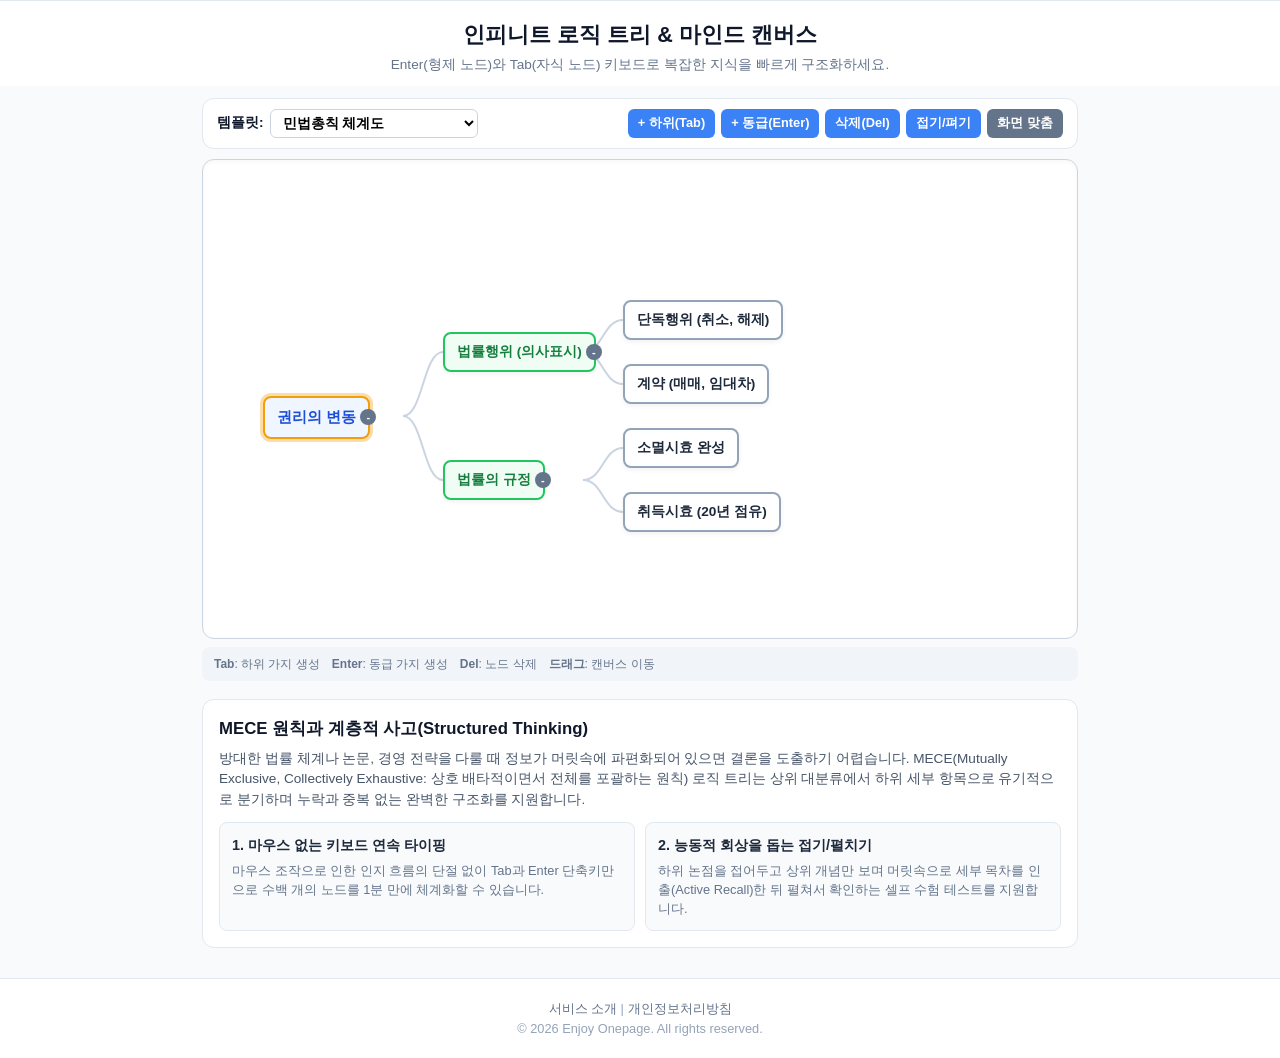
==== index.html @ cd9b2392 "feat: launch mind-logic-canvas with full standalone engine & adsense" ====
<!DOCTYPE html>
<html lang="ko">
<head>
  <meta charset="UTF-8">
  <meta name="viewport" content="width=device-width, initial-scale=1.0">
  <title>인피니트 로직 트리 & 마인드 캔버스 - 키보드 기반 사고 구조화</title>
  <meta name="description" content="Enter와 Tab 키만으로 계층적 MECE 로직 트리와 마인드맵을 무한 캔버스 위에 고속으로 전개하고 셀프 인출 테스트를 수행하는 사고 정리 도구입니다.">
  <meta name="site-status" content="published">
  <link rel="canonical" href="https://mind-logic-canvas.enjoy-onepage.com/">
  <link rel="manifest" href="manifest.json">
  <link rel="stylesheet" href="style.css">
  <script async src="https://pagead2.googlesyndication.com/pagead/js/adsbygoogle.js?client=ca-pub-1644781424103135" crossorigin="anonymous"></script>
</head>
<body>
  <aside class="ad-top-wrapper" aria-label="광고 영역">
    <div class="ad-top-box">
      <ins class="adsbygoogle"
           style="display:block; max-height:90px;"
           data-ad-client="ca-pub-1644781424103135"
           data-ad-slot="3824727725"
           data-ad-format="horizontal"
           data-full-width-responsive="false"></ins>
      <script>(adsbygoogle = window.adsbygoogle || []).push({});</script>
    </div>
  </aside>

  <header class="app-header">
    <h1 class="app-title">인피니트 로직 트리 & 마인드 캔버스</h1>
    <p class="app-desc">Enter(형제 노드)와 Tab(자식 노드) 키보드로 복잡한 지식을 빠르게 구조화하세요.</p>
  </header>

  <main class="main-container">
    <div class="toolbar">
      <div class="template-select-box">
        <label for="templateSelect">템플릿:</label>
        <select id="templateSelect">
          <option value="civil_law">민법총칙 체계도</option>
          <option value="mece_biz">MECE 매출 극대화 전략</option>
          <option value="sw_arch">소프트웨어 3계층 아키텍처</option>
          <option value="empty">빈 캔버스에서 시작</option>
        </select>
      </div>
      <div class="tool-btn-group">
        <button class="tool-btn" id="addChildBtn">+ 하위(Tab)</button>
        <button class="tool-btn" id="addSiblingBtn">+ 동급(Enter)</button>
        <button class="tool-btn" id="deleteNodeBtn">삭제(Del)</button>
        <button class="tool-btn" id="toggleCollapseBtn">접기/펴기</button>
        <button class="tool-btn secondary" id="resetZoomBtn">화면 맞춤</button>
      </div>
    </div>

    <div class="canvas-viewport" id="viewport">
      <svg id="svgLines" class="lines-layer"></svg>
      <div id="nodesLayer" class="nodes-layer"></div>
    </div>

    <div class="shortcut-guide">
      <span class="guide-item"><strong>Tab</strong>: 하위 가지 생성</span>
      <span class="guide-item"><strong>Enter</strong>: 동급 가지 생성</span>
      <span class="guide-item"><strong>Del</strong>: 노드 삭제</span>
      <span class="guide-item"><strong>드래그</strong>: 캔버스 이동</span>
    </div>

    <div class="ad-mid-wrapper">
      <ins class="adsbygoogle"
           style="display:block; text-align:center;"
           data-ad-layout="in-article"
           data-ad-format="fluid"
           data-ad-client="ca-pub-1644781424103135"
           data-ad-slot="1186914926"></ins>
      <script>(adsbygoogle = window.adsbygoogle || []).push({});</script>
    </div>

    <section class="edu-guide">
      <h2>MECE 원칙과 계층적 사고(Structured Thinking)</h2>
      <p>방대한 법률 체계나 논문, 경영 전략을 다룰 때 정보가 머릿속에 파편화되어 있으면 결론을 도출하기 어렵습니다. MECE(Mutually Exclusive, Collectively Exhaustive: 상호 배타적이면서 전체를 포괄하는 원칙) 로직 트리는 상위 대분류에서 하위 세부 항목으로 유기적으로 분기하며 누락과 중복 없는 완벽한 구조화를 지원합니다.</p>
      <div class="guide-cards">
        <div class="guide-card">
          <h3>1. 마우스 없는 키보드 연속 타이핑</h3>
          <p>마우스 조작으로 인한 인지 흐름의 단절 없이 Tab과 Enter 단축키만으로 수백 개의 노드를 1분 만에 체계화할 수 있습니다.</p>
        </div>
        <div class="guide-card">
          <h3>2. 능동적 회상을 돕는 접기/펼치기</h3>
          <p>하위 논점을 접어두고 상위 개념만 보며 머릿속으로 세부 목차를 인출(Active Recall)한 뒤 펼쳐서 확인하는 셀프 수험 테스트를 지원합니다.</p>
        </div>
      </div>
    </section>

    <div class="ad-bottom-wrapper">
      <ins class="adsbygoogle"
           style="display:block"
           data-ad-format="autorelaxed"
           data-ad-client="ca-pub-1644781424103135"
           data-ad-slot="3416334507"></ins>
      <script>(adsbygoogle = window.adsbygoogle || []).push({});</script>
    </div>
  </main>

  <footer class="app-footer">
    <div class="footer-links">
      <a href="about.html">서비스 소개</a> | 
      <a href="privacy.html">개인정보처리방침</a>
    </div>
    <p>&copy; 2026 Enjoy Onepage. All rights reserved.</p>
  </footer>

  <script src="app.js"></script>
</body>
</html>
---- style.css ----
* {
  box-sizing: border-box;
  margin: 0;
  padding: 0;
}

body {
  font-family: -apple-system, BlinkMacSystemFont, "Segoe UI", Roboto, "Noto Sans KR", sans-serif;
  background-color: #f8fafc;
  color: #0f172a;
  line-height: 1.5;
  display: flex;
  flex-direction: column;
  min-height: 100vh;
  overflow-x: hidden;
}

.ad-top-wrapper {
  width: 100%;
  max-height: 90px;
  overflow: hidden;
  display: flex;
  justify-content: center;
  background: #f1f5f9;
  border-bottom: 1px solid #e2e8f0;
}

.ad-top-box {
  width: 100%;
  max-width: 1200px;
  max-height: 90px;
  overflow: hidden;
}

.app-header {
  text-align: center;
  padding: 18px 12px 10px;
  background: #ffffff;
}

.app-title {
  font-size: 1.35rem;
  font-weight: 800;
  color: #0f172a;
  margin-bottom: 4px;
}

.app-desc {
  font-size: 0.85rem;
  color: #64748b;
}

.main-container {
  width: 100%;
  max-width: 900px;
  margin: 0 auto;
  padding: 12px;
  flex: 1;
}

.toolbar {
  display: flex;
  flex-wrap: wrap;
  gap: 8px;
  align-items: center;
  justify-content: space-between;
  background: #ffffff;
  padding: 10px 14px;
  border-radius: 12px;
  border: 1px solid #e2e8f0;
  margin-bottom: 10px;
}

.template-select-box {
  display: flex;
  align-items: center;
  gap: 6px;
  font-size: 0.85rem;
  font-weight: 600;
}

.template-select-box select {
  padding: 5px 8px;
  border: 1px solid #cbd5e1;
  border-radius: 6px;
  font-size: 0.85rem;
  font-weight: 600;
  background: #ffffff;
}

.tool-btn-group {
  display: flex;
  gap: 6px;
  flex-wrap: wrap;
}

.tool-btn {
  padding: 6px 10px;
  font-size: 0.8rem;
  font-weight: 700;
  background: #3b82f6;
  color: #ffffff;
  border: none;
  border-radius: 6px;
  cursor: pointer;
  transition: background 0.15s;
}

.tool-btn:hover {
  background: #2563eb;
}

.tool-btn.secondary {
  background: #64748b;
}

.canvas-viewport {
  width: 100%;
  height: 480px;
  background: #ffffff;
  border: 1px solid #cbd5e1;
  border-radius: 12px;
  position: relative;
  overflow: hidden;
  cursor: grab;
  user-select: none;
  box-shadow: inset 0 2px 4px rgba(0,0,0,0.03);
}

.canvas-viewport:active {
  cursor: grabbing;
}

.lines-layer {
  position: absolute;
  top: 0;
  left: 0;
  width: 100%;
  height: 100%;
  pointer-events: none;
}

.nodes-layer {
  position: absolute;
  top: 0;
  left: 0;
  width: 100%;
  height: 100%;
  transform-origin: 0 0;
}

.tree-node {
  position: absolute;
  min-width: 100px;
  max-width: 200px;
  background: #ffffff;
  border: 2px solid #94a3b8;
  border-radius: 8px;
  padding: 8px 12px;
  font-size: 0.85rem;
  font-weight: 600;
  color: #1e293b;
  cursor: pointer;
  box-shadow: 0 2px 5px rgba(0,0,0,0.06);
  outline: none;
  transition: border-color 0.15s, box-shadow 0.15s;
}

.tree-node.level-0 {
  background: #eff6ff;
  border-color: #3b82f6;
  font-weight: 800;
  font-size: 0.95rem;
  color: #1d4ed8;
}

.tree-node.level-1 {
  background: #f0fdf4;
  border-color: #22c55e;
  color: #15803d;
}

.tree-node.selected {
  border-color: #f59e0b;
  box-shadow: 0 0 0 3px rgba(245, 158, 11, 0.35);
}

.node-text {
  outline: none;
  word-break: keep-all;
}

.collapse-toggle {
  position: absolute;
  right: -8px;
  top: 50%;
  transform: translateY(-50%);
  width: 16px;
  height: 16px;
  background: #64748b;
  color: #ffffff;
  font-size: 11px;
  font-weight: 800;
  border-radius: 50%;
  display: flex;
  align-items: center;
  justify-content: center;
  cursor: pointer;
}

.shortcut-guide {
  display: flex;
  flex-wrap: wrap;
  gap: 12px;
  background: #f1f5f9;
  padding: 8px 12px;
  border-radius: 8px;
  font-size: 0.75rem;
  color: #64748b;
  margin-top: 8px;
  margin-bottom: 16px;
}

.ad-mid-wrapper, .ad-bottom-wrapper {
  margin: 18px 0;
  width: 100%;
  text-align: center;
}

.edu-guide {
  background: #ffffff;
  border: 1px solid #e2e8f0;
  border-radius: 12px;
  padding: 16px;
  margin-bottom: 16px;
}

.edu-guide h2 {
  font-size: 1.05rem;
  color: #0f172a;
  margin-bottom: 8px;
}

.edu-guide p {
  font-size: 0.85rem;
  color: #475569;
  margin-bottom: 12px;
}

.guide-cards {
  display: grid;
  grid-template-columns: 1fr;
  gap: 10px;
}

@media (min-width: 600px) {
  .guide-cards {
    grid-template-columns: 1fr 1fr;
  }
}

.guide-card {
  background: #f8fafc;
  padding: 12px;
  border-radius: 8px;
  border: 1px solid #e2e8f0;
}

.guide-card h3 {
  font-size: 0.9rem;
  color: #1e293b;
  margin-bottom: 4px;
}

.guide-card p {
  font-size: 0.8rem;
  color: #64748b;
  margin-bottom: 0;
}

.app-footer {
  text-align: center;
  padding: 20px 10px;
  font-size: 0.8rem;
  color: #94a3b8;
  border-top: 1px solid #e2e8f0;
  background: #ffffff;
}

.footer-links a {
  color: #64748b;
  text-decoration: none;
}
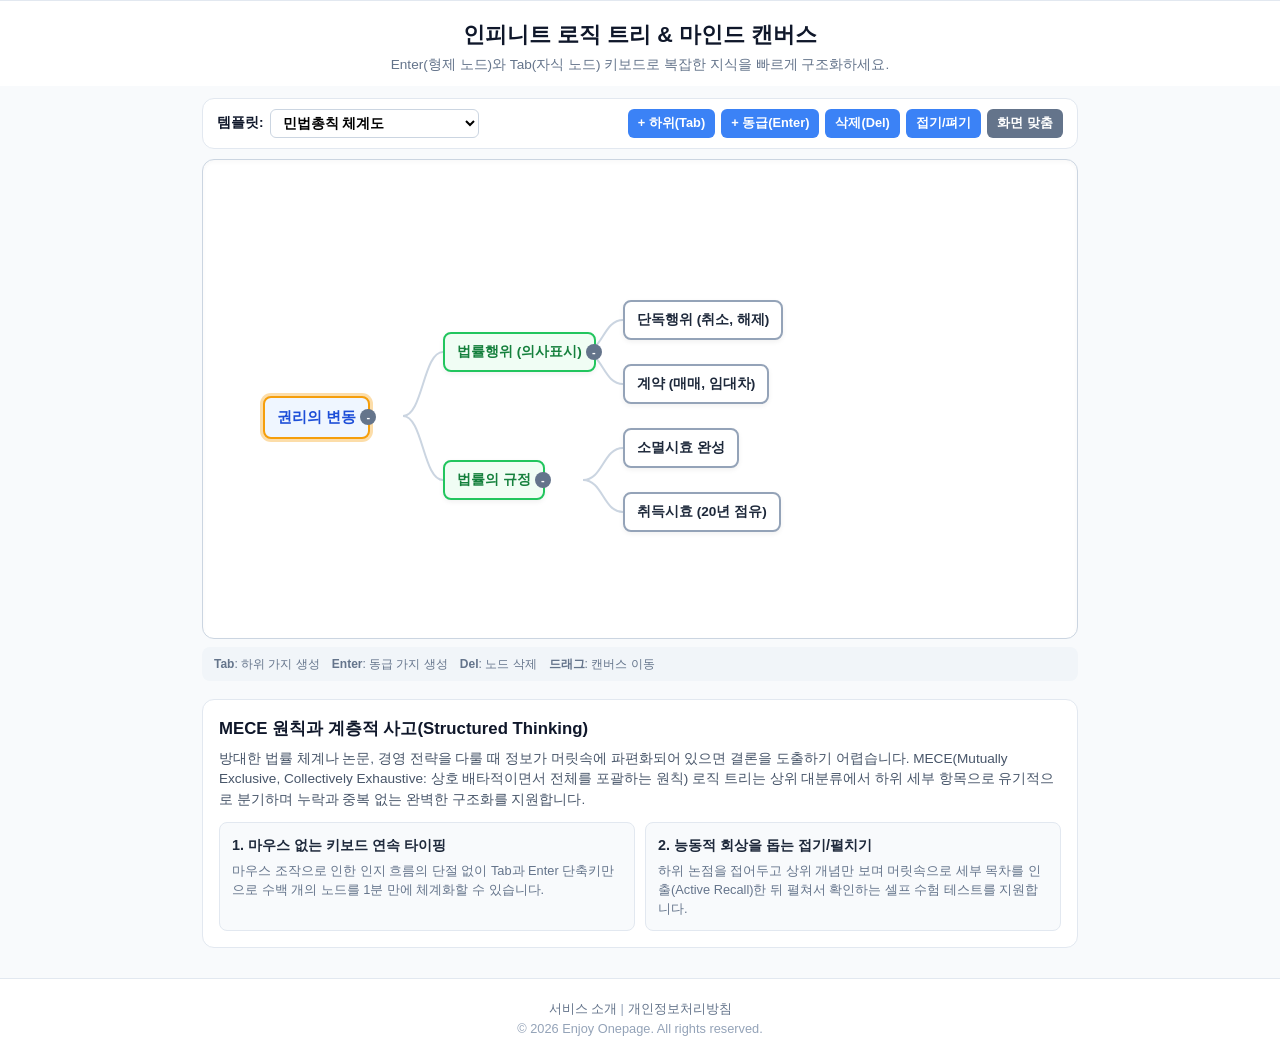
==== commit 1fff83c0: "feat: add 3 strategic frameworks (SWOT, 5 Whys, OKR) for 6 total thinking templates" ====
--- a/index.html
+++ b/index.html
@@ -37,6 +37,9 @@
           <option value="civil_law">민법총칙 체계도</option>
           <option value="mece_biz">MECE 매출 극대화 전략</option>
           <option value="sw_arch">소프트웨어 3계층 아키텍처</option>
+          <option value="swot_analysis">SWOT 4분면 전략 분석</option>
+          <option value="root_cause_5whys">5 Whys 근본 원인 분석</option>
+          <option value="okr_goal">OKR 목표 & 핵심 결과 체계</option>
           <option value="empty">빈 캔버스에서 시작</option>
         </select>
       </div>
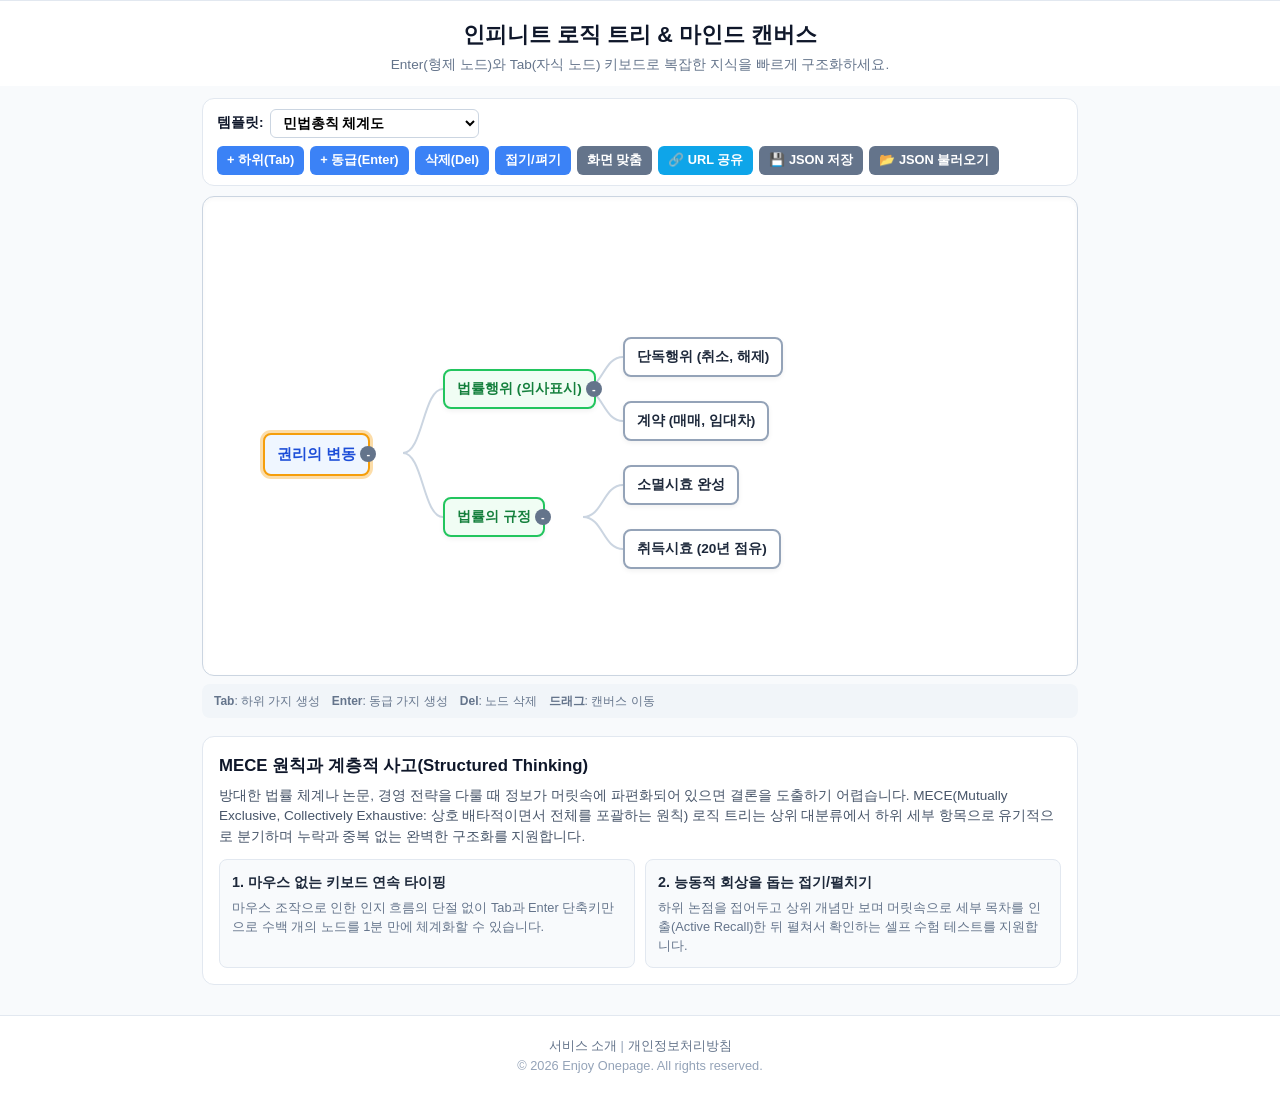
==== commit 1befa9ca: "feat: add CompressionStream URL hash tree sharing and JSON backup/restore" ====
--- a/index.html
+++ b/index.html
@@ -49,6 +49,10 @@
         <button class="tool-btn" id="deleteNodeBtn">삭제(Del)</button>
         <button class="tool-btn" id="toggleCollapseBtn">접기/펴기</button>
         <button class="tool-btn secondary" id="resetZoomBtn">화면 맞춤</button>
+        <button class="tool-btn share" id="shareTreeBtn" title="URL 링크 하나로 이 로직 트리 공유">🔗 URL 공유</button>
+        <button class="tool-btn secondary" id="exportTreeBtn" title="JSON 파일로 백업 다운로드">💾 JSON 저장</button>
+        <button class="tool-btn secondary" id="importTreeBtn" title="JSON 파일 불러오기">📂 JSON 불러오기</button>
+        <input type="file" id="treeFileInput" accept=".json" style="display:none;">
       </div>
     </div>
 
--- a/style.css
+++ b/style.css
@@ -113,6 +113,15 @@
 .tool-btn.secondary {
   background: #64748b;
 }
+
+.tool-btn.share {
+  background: #0ea5e9;
+}
+
+.tool-btn.share:hover {
+  background: #0284c7;
+}
+
 
 .canvas-viewport {
   width: 100%;
